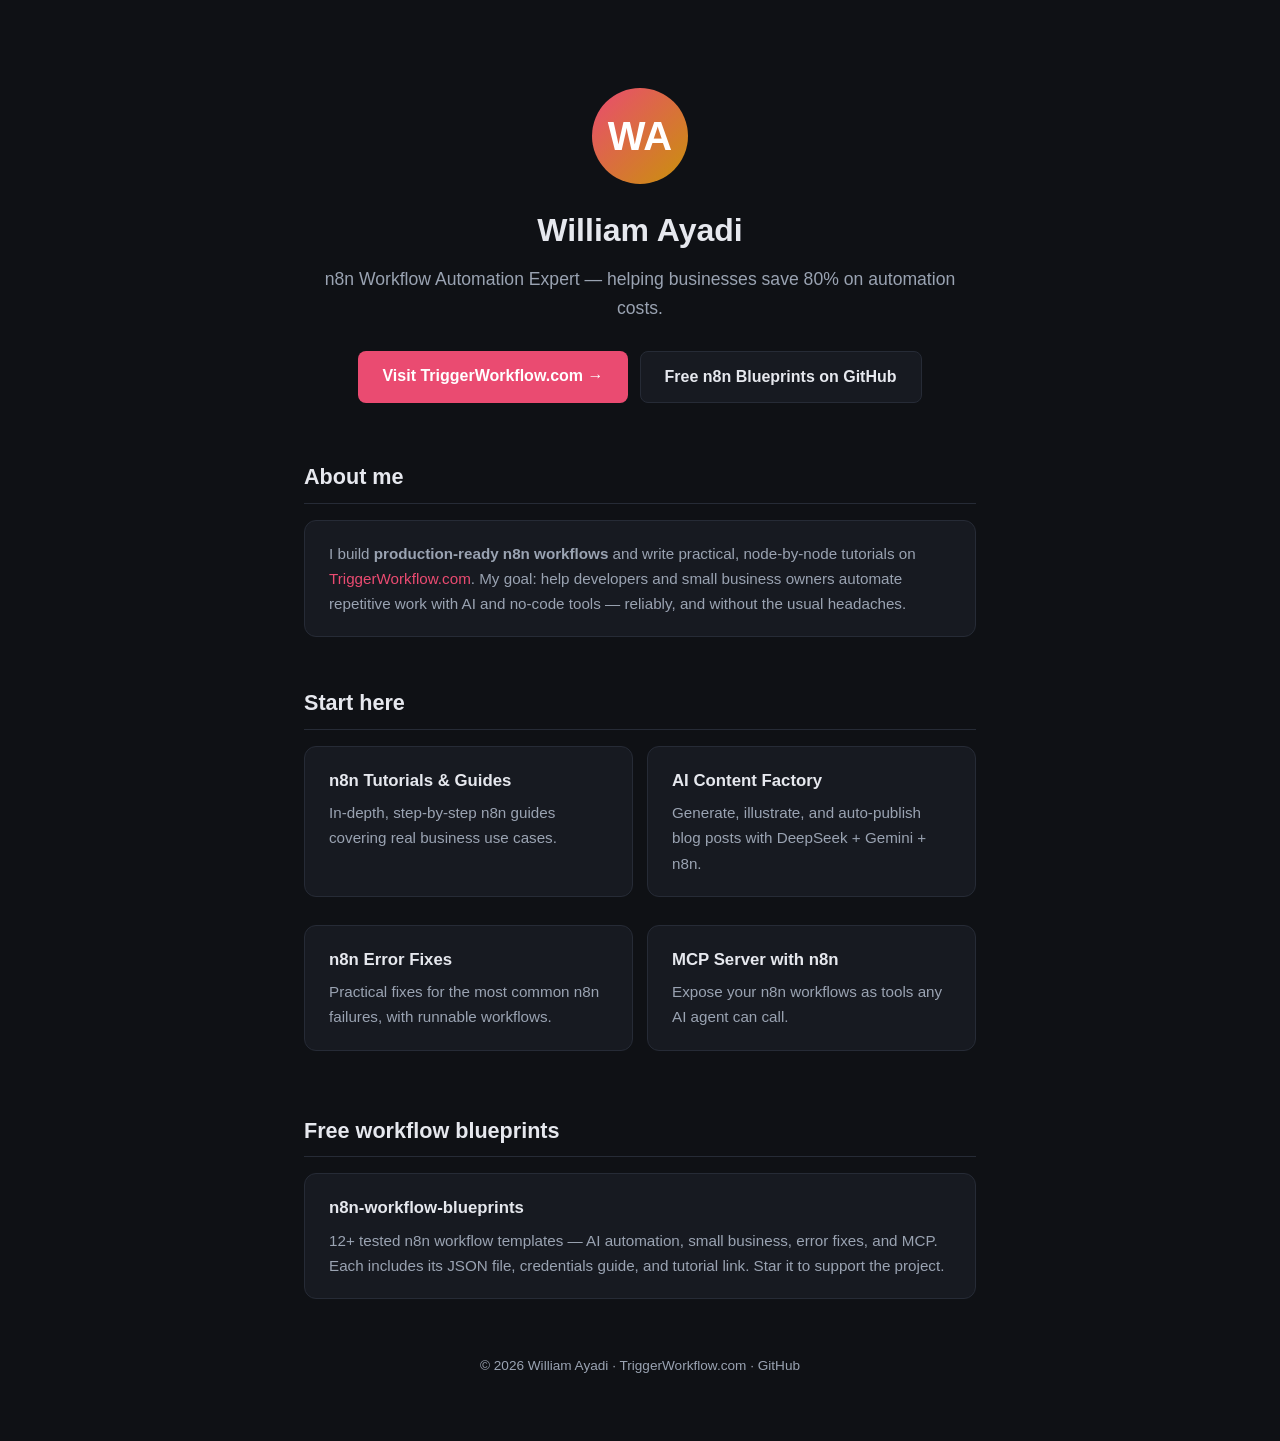
==== backlink-kit/pages/index.html @ 299b8cf6 "Add GitHub backlink kit: profile README, Pages landing page, and setup guide Co-authored-by: arena-a" ====
<!DOCTYPE html>
<html lang="en">
<head>
  <meta charset="UTF-8" />
  <meta name="viewport" content="width=device-width, initial-scale=1.0" />
  <title>William Ayadi — n8n Automation Expert | TriggerWorkflow.com</title>
  <meta name="description" content="William Ayadi is an n8n workflow automation expert. Free n8n workflow blueprints, AI automation tutorials, and error-fix guides at TriggerWorkflow.com." />
  <meta property="og:title" content="William Ayadi — n8n Automation Expert" />
  <meta property="og:description" content="Free n8n workflow blueprints, AI automation tutorials, and error-fix guides." />
  <meta property="og:url" content="https://williamayad.github.io/" />
  <meta property="og:type" content="website" />
  <style>
    :root {
      --bg: #0f1115;
      --panel: #171a21;
      --border: #262b36;
      --text: #e6e8ee;
      --muted: #9aa3b2;
      --accent: #ea4b71;
      --gold: #c9920a;
    }
    * { margin: 0; padding: 0; box-sizing: border-box; }
    body {
      font-family: -apple-system, BlinkMacSystemFont, "Segoe UI", Roboto, Helvetica, Arial, sans-serif;
      background: var(--bg);
      color: var(--text);
      line-height: 1.65;
    }
    a { color: var(--accent); text-decoration: none; }
    a:hover { text-decoration: underline; }
    .wrap { max-width: 720px; margin: 0 auto; padding: 48px 24px 64px; }
    .hero { text-align: center; padding: 40px 0 8px; }
    .avatar {
      width: 96px; height: 96px; border-radius: 50%;
      background: linear-gradient(135deg, var(--accent), var(--gold));
      display: inline-flex; align-items: center; justify-content: center;
      font-size: 40px; font-weight: 700; color: #fff; margin-bottom: 20px;
    }
    h1 { font-size: 2rem; margin-bottom: 8px; }
    .tagline { color: var(--muted); font-size: 1.1rem; margin-bottom: 28px; }
    .cta { display: inline-flex; gap: 12px; flex-wrap: wrap; justify-content: center; }
    .btn {
      display: inline-block; padding: 12px 24px; border-radius: 8px;
      font-weight: 600; font-size: 1rem; text-decoration: none; transition: opacity .15s;
    }
    .btn:hover { opacity: .88; text-decoration: none; }
    .btn-primary { background: var(--accent); color: #fff; }
    .btn-secondary { background: var(--panel); color: var(--text); border: 1px solid var(--border); }
    section { margin-top: 48px; }
    h2 { font-size: 1.35rem; margin-bottom: 16px; padding-bottom: 8px; border-bottom: 1px solid var(--border); }
    .card {
      background: var(--panel); border: 1px solid var(--border);
      border-radius: 12px; padding: 20px 24px; margin-bottom: 14px;
    }
    .card h3 { font-size: 1.05rem; margin-bottom: 6px; }
    .card p { color: var(--muted); font-size: .95rem; }
    .card a.title { color: var(--text); }
    .card a.title:hover { color: var(--accent); text-decoration: none; }
    .grid { display: grid; gap: 14px; }
    @media (min-width: 560px) { .grid { grid-template-columns: 1fr 1fr; } }
    footer { margin-top: 56px; text-align: center; color: var(--muted); font-size: .85rem; }
    footer a { color: var(--muted); }
  </style>
</head>
<body>
  <div class="wrap">
    <header class="hero">
      <div class="avatar">WA</div>
      <h1>William Ayadi</h1>
      <p class="tagline">n8n Workflow Automation Expert — helping businesses save 80% on automation costs.</p>
      <div class="cta">
        <a class="btn btn-primary" href="https://www.triggerworkflow.com">Visit TriggerWorkflow.com →</a>
        <a class="btn btn-secondary" href="https://github.com/WilliamAyad/n8n-workflow-blueprints">Free n8n Blueprints on GitHub</a>
      </div>
    </header>

    <section>
      <h2>About me</h2>
      <div class="card">
        <p>I build <strong>production-ready n8n workflows</strong> and write practical, node-by-node tutorials on <a href="https://www.triggerworkflow.com">TriggerWorkflow.com</a>. My goal: help developers and small business owners automate repetitive work with AI and no-code tools — reliably, and without the usual headaches.</p>
      </div>
    </section>

    <section>
      <h2>Start here</h2>
      <div class="grid">
        <div class="card">
          <h3><a class="title" href="https://www.triggerworkflow.com">n8n Tutorials &amp; Guides</a></h3>
          <p>In-depth, step-by-step n8n guides covering real business use cases.</p>
        </div>
        <div class="card">
          <h3><a class="title" href="https://www.triggerworkflow.com/2026/06/how-to-build-an-ai-content-factory-with-n8n-deepSeek-and-gemini.html">AI Content Factory</a></h3>
          <p>Generate, illustrate, and auto-publish blog posts with DeepSeek + Gemini + n8n.</p>
        </div>
        <div class="card">
          <h3><a class="title" href="https://www.triggerworkflow.com/2026/06/how-to-fix-workflow-execution-failed-error-in-n8n.html">n8n Error Fixes</a></h3>
          <p>Practical fixes for the most common n8n failures, with runnable workflows.</p>
        </div>
        <div class="card">
          <h3><a class="title" href="https://www.triggerworkflow.com/2026/06/n8n-mcp-server-connect-your-ai-agent-to-any-tool.html">MCP Server with n8n</a></h3>
          <p>Expose your n8n workflows as tools any AI agent can call.</p>
        </div>
      </div>
    </section>

    <section>
      <h2>Free workflow blueprints</h2>
      <div class="card">
        <h3><a class="title" href="https://github.com/WilliamAyad/n8n-workflow-blueprints">n8n-workflow-blueprints</a></h3>
        <p>12+ tested n8n workflow templates — AI automation, small business, error fixes, and MCP. Each includes its JSON file, credentials guide, and tutorial link. Star it to support the project.</p>
      </div>
    </section>

    <footer>
      <p>© <span id="year"></span> William Ayadi · <a href="https://www.triggerworkflow.com">TriggerWorkflow.com</a> · <a href="https://github.com/WilliamAyad">GitHub</a></p>
    </footer>
  </div>
  <script>document.getElementById('year').textContent = new Date().getFullYear();</script>
</body>
</html>
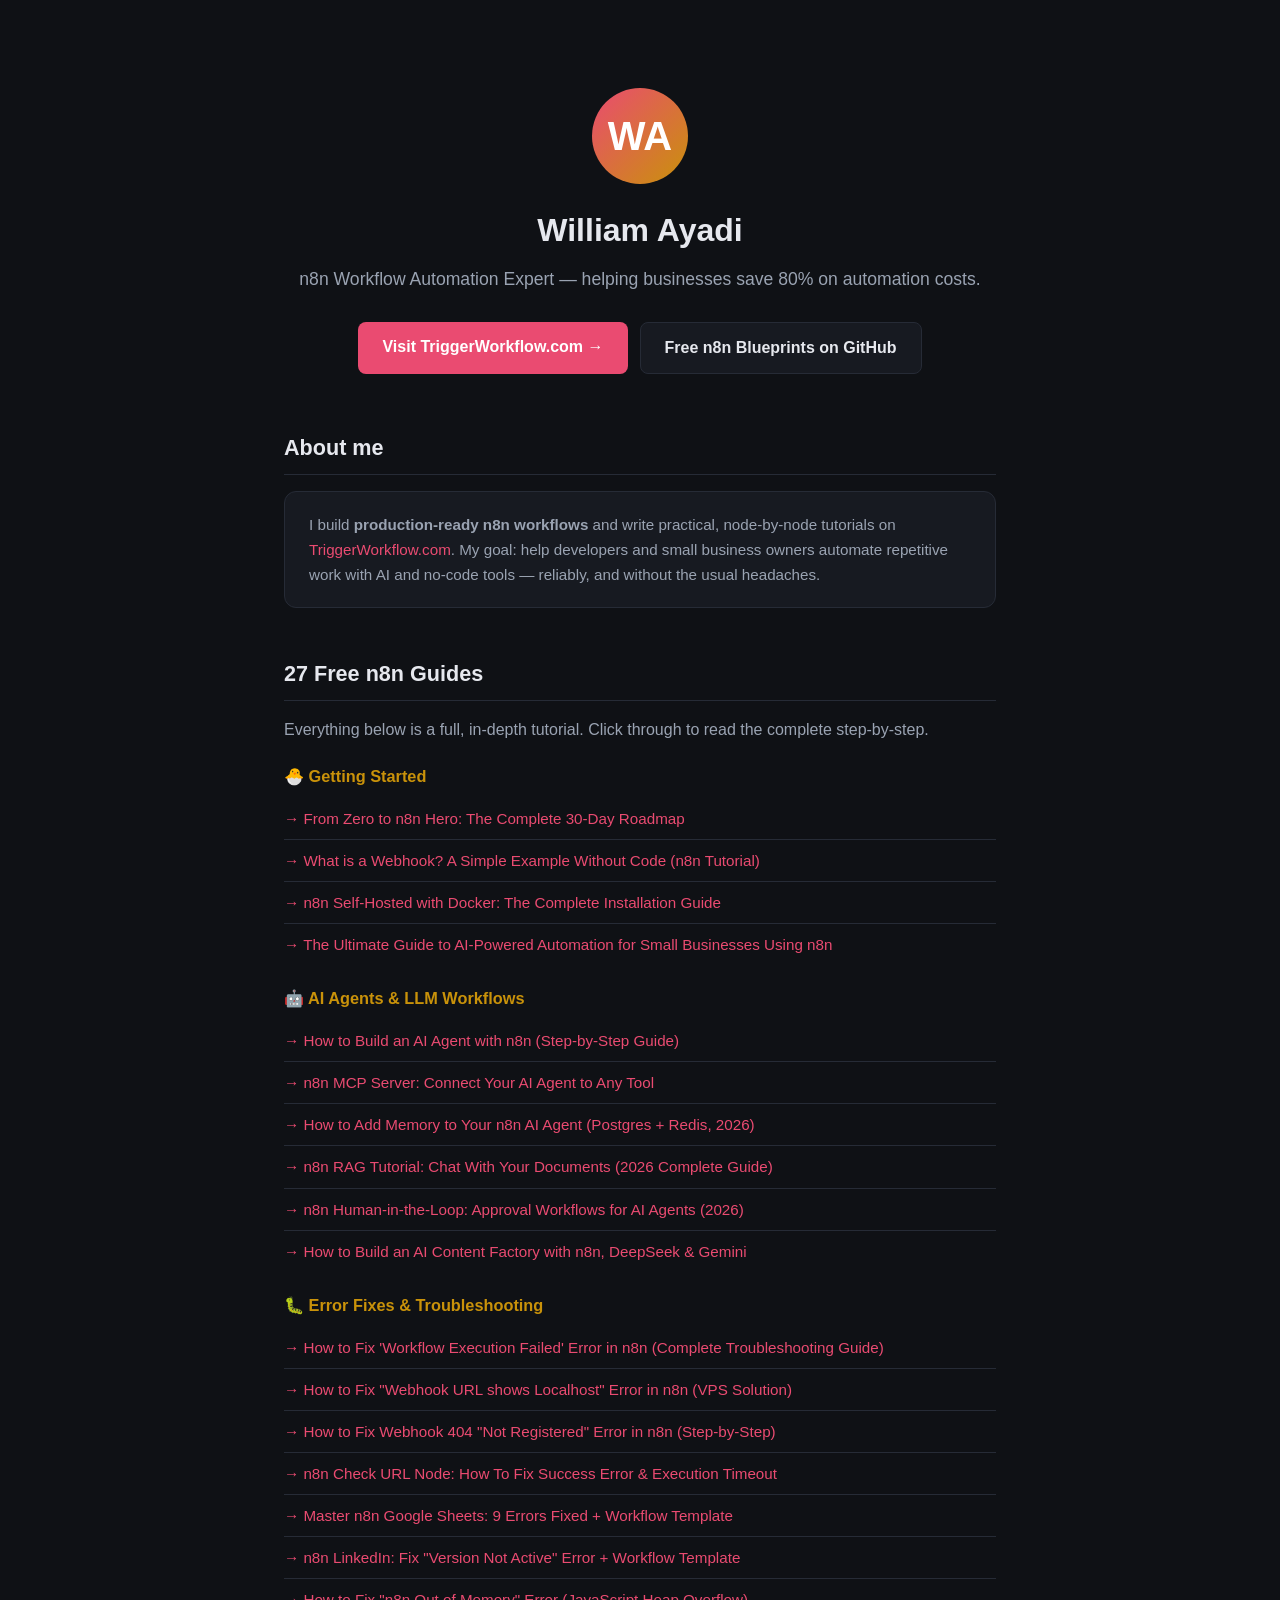
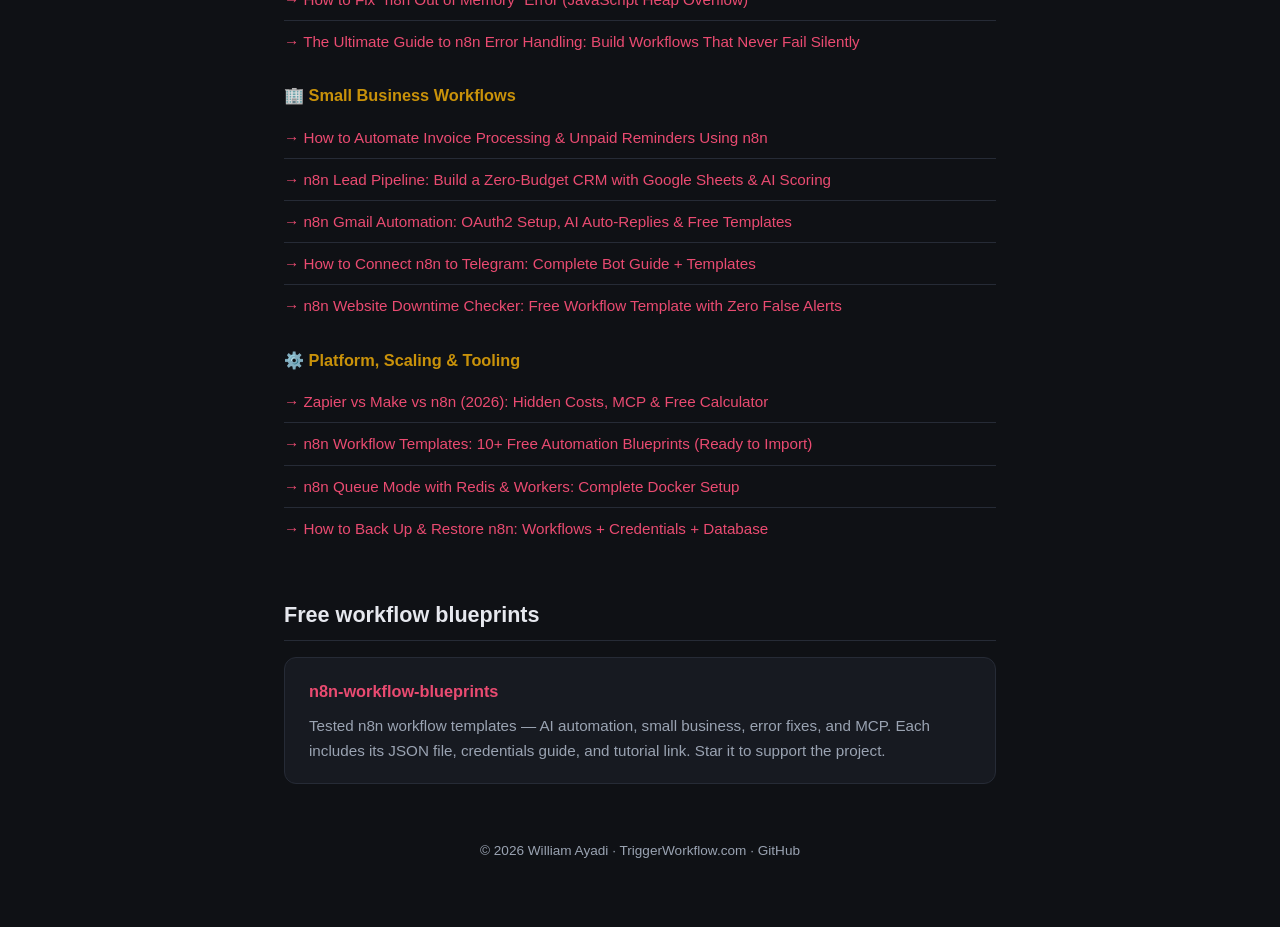
==== commit 637b56ce: "Add n8n Learning Hub: 27 free guides linking to TriggerWorkflow.com Co-authored-by: arena-agent <297" ====
--- a/backlink-kit/pages/index.html
+++ b/backlink-kit/pages/index.html
@@ -4,9 +4,9 @@
   <meta charset="UTF-8" />
   <meta name="viewport" content="width=device-width, initial-scale=1.0" />
   <title>William Ayadi — n8n Automation Expert | TriggerWorkflow.com</title>
-  <meta name="description" content="William Ayadi is an n8n workflow automation expert. Free n8n workflow blueprints, AI automation tutorials, and error-fix guides at TriggerWorkflow.com." />
+  <meta name="description" content="William Ayadi is an n8n workflow automation expert. 27 free n8n guides, workflow blueprints, AI automation tutorials, and error-fix guides at TriggerWorkflow.com." />
   <meta property="og:title" content="William Ayadi — n8n Automation Expert" />
-  <meta property="og:description" content="Free n8n workflow blueprints, AI automation tutorials, and error-fix guides." />
+  <meta property="og:description" content="27 free n8n guides, workflow blueprints, AI automation tutorials, and error-fix guides." />
   <meta property="og:url" content="https://williamayad.github.io/" />
   <meta property="og:type" content="website" />
   <style>
@@ -28,7 +28,7 @@
     }
     a { color: var(--accent); text-decoration: none; }
     a:hover { text-decoration: underline; }
-    .wrap { max-width: 720px; margin: 0 auto; padding: 48px 24px 64px; }
+    .wrap { max-width: 760px; margin: 0 auto; padding: 48px 24px 64px; }
     .hero { text-align: center; padding: 40px 0 8px; }
     .avatar {
       width: 96px; height: 96px; border-radius: 50%;
@@ -48,16 +48,16 @@
     .btn-secondary { background: var(--panel); color: var(--text); border: 1px solid var(--border); }
     section { margin-top: 48px; }
     h2 { font-size: 1.35rem; margin-bottom: 16px; padding-bottom: 8px; border-bottom: 1px solid var(--border); }
+    h3 { font-size: 1.02rem; margin: 20px 0 8px; color: var(--gold); }
     .card {
       background: var(--panel); border: 1px solid var(--border);
       border-radius: 12px; padding: 20px 24px; margin-bottom: 14px;
     }
-    .card h3 { font-size: 1.05rem; margin-bottom: 6px; }
     .card p { color: var(--muted); font-size: .95rem; }
-    .card a.title { color: var(--text); }
-    .card a.title:hover { color: var(--accent); text-decoration: none; }
-    .grid { display: grid; gap: 14px; }
-    @media (min-width: 560px) { .grid { grid-template-columns: 1fr 1fr; } }
+    ul.resources { list-style: none; }
+    ul.resources li { padding: 8px 0; border-bottom: 1px solid var(--border); font-size: .95rem; }
+    ul.resources li:last-child { border-bottom: none; }
+    ul.resources li::before { content: "→ "; color: var(--accent); }
     footer { margin-top: 56px; text-align: center; color: var(--muted); font-size: .85rem; }
     footer a { color: var(--muted); }
   </style>
@@ -82,32 +82,62 @@
     </section>
 
     <section>
-      <h2>Start here</h2>
-      <div class="grid">
-        <div class="card">
-          <h3><a class="title" href="https://www.triggerworkflow.com">n8n Tutorials &amp; Guides</a></h3>
-          <p>In-depth, step-by-step n8n guides covering real business use cases.</p>
-        </div>
-        <div class="card">
-          <h3><a class="title" href="https://www.triggerworkflow.com/2026/06/how-to-build-an-ai-content-factory-with-n8n-deepSeek-and-gemini.html">AI Content Factory</a></h3>
-          <p>Generate, illustrate, and auto-publish blog posts with DeepSeek + Gemini + n8n.</p>
-        </div>
-        <div class="card">
-          <h3><a class="title" href="https://www.triggerworkflow.com/2026/06/how-to-fix-workflow-execution-failed-error-in-n8n.html">n8n Error Fixes</a></h3>
-          <p>Practical fixes for the most common n8n failures, with runnable workflows.</p>
-        </div>
-        <div class="card">
-          <h3><a class="title" href="https://www.triggerworkflow.com/2026/06/n8n-mcp-server-connect-your-ai-agent-to-any-tool.html">MCP Server with n8n</a></h3>
-          <p>Expose your n8n workflows as tools any AI agent can call.</p>
-        </div>
-      </div>
+      <h2>27 Free n8n Guides</h2>
+      <p style="color:var(--muted); margin-bottom: 8px;">Everything below is a full, in-depth tutorial. Click through to read the complete step-by-step.</p>
+
+      <h3>🐣 Getting Started</h3>
+      <ul class="resources">
+        <li><a href="https://www.triggerworkflow.com/2026/06/from-zero-to-n8n-hero-30-day-roadmap.html">From Zero to n8n Hero: The Complete 30-Day Roadmap</a></li>
+        <li><a href="https://www.triggerworkflow.com/2026/06/what-is-webhook-n8n-tutorial.html">What is a Webhook? A Simple Example Without Code (n8n Tutorial)</a></li>
+        <li><a href="https://www.triggerworkflow.com/2026/07/n8n-self-hosted-docker-installation-guide.html">n8n Self-Hosted with Docker: The Complete Installation Guide</a></li>
+        <li><a href="https://www.triggerworkflow.com/2026/06/the-ultimate-guide-to-ai-powered-automation-for-small-businesses-using-n8n.html">The Ultimate Guide to AI-Powered Automation for Small Businesses Using n8n</a></li>
+      </ul>
+
+      <h3>🤖 AI Agents &amp; LLM Workflows</h3>
+      <ul class="resources">
+        <li><a href="https://www.triggerworkflow.com/2026/06/how-to-build-ai-agent-with-n8n-step-by-step-guide.html">How to Build an AI Agent with n8n (Step-by-Step Guide)</a></li>
+        <li><a href="https://www.triggerworkflow.com/2026/06/n8n-mcp-server-connect-your-ai-agent-to-any-tool.html">n8n MCP Server: Connect Your AI Agent to Any Tool</a></li>
+        <li><a href="https://www.triggerworkflow.com/2026/08/n8n-ai-agent-memory-postgres-guide.html">How to Add Memory to Your n8n AI Agent (Postgres + Redis, 2026)</a></li>
+        <li><a href="https://www.triggerworkflow.com/2026/08/n8n-rag-tutorial-chat-with-your-documents.html">n8n RAG Tutorial: Chat With Your Documents (2026 Complete Guide)</a></li>
+        <li><a href="https://www.triggerworkflow.com/2026/08/n8n-human-in-the-loop-approval-guide.html">n8n Human-in-the-Loop: Approval Workflows for AI Agents (2026)</a></li>
+        <li><a href="https://www.triggerworkflow.com/2026/06/how-to-build-an-ai-content-factory-with-n8n-deepSeek-and-gemini.html">How to Build an AI Content Factory with n8n, DeepSeek &amp; Gemini</a></li>
+      </ul>
+
+      <h3>🐛 Error Fixes &amp; Troubleshooting</h3>
+      <ul class="resources">
+        <li><a href="https://www.triggerworkflow.com/2026/06/how-to-fix-workflow-execution-failed-error-in-n8n.html">How to Fix 'Workflow Execution Failed' Error in n8n (Complete Troubleshooting Guide)</a></li>
+        <li><a href="https://www.triggerworkflow.com/2026/06/how-to-fix-webhook-url-shows-localhost-error-in-n8n.html">How to Fix "Webhook URL shows Localhost" Error in n8n (VPS Solution)</a></li>
+        <li><a href="https://www.triggerworkflow.com/2026/06/how-to-fix-webhook-404-not-registered-error-in-n8n.html">How to Fix Webhook 404 "Not Registered" Error in n8n (Step-by-Step)</a></li>
+        <li><a href="https://www.triggerworkflow.com/2026/06/how-to-fix-n8n-check-url-node-execution-timeout.html">n8n Check URL Node: How To Fix Success Error &amp; Execution Timeout</a></li>
+        <li><a href="https://www.triggerworkflow.com/2026/07/master-n8n-google-sheets-errors-fixed-free-template.html">Master n8n Google Sheets: 9 Errors Fixed + Workflow Template</a></li>
+        <li><a href="https://www.triggerworkflow.com/2026/07/n8n-linkedin-oauth-version-error-fix-and-free-workflow-template.html">n8n LinkedIn: Fix "Version Not Active" Error + Workflow Template</a></li>
+        <li><a href="https://www.triggerworkflow.com/2026/08/how-to-fix-n8n-out-of-memory-javascript-heap-error.html">How to Fix "n8n Out of Memory" Error (JavaScript Heap Overflow)</a></li>
+        <li><a href="https://www.triggerworkflow.com/2026/08/n8n-error-handling-ultimate-guide.html">The Ultimate Guide to n8n Error Handling: Build Workflows That Never Fail Silently</a></li>
+      </ul>
+
+      <h3>🏢 Small Business Workflows</h3>
+      <ul class="resources">
+        <li><a href="https://www.triggerworkflow.com/2026/06/how-to-automate-invoice-processing-unpaid-reminders-using-n8n.html">How to Automate Invoice Processing &amp; Unpaid Reminders Using n8n</a></li>
+        <li><a href="https://www.triggerworkflow.com/2026/07/n8n-zero-budget-lead-pipeline-google-sheets-ai-scoring.html">n8n Lead Pipeline: Build a Zero-Budget CRM with Google Sheets &amp; AI Scoring</a></li>
+        <li><a href="https://www.triggerworkflow.com/2026/09/n8n-gmail-automation-complete-guide.html">n8n Gmail Automation: OAuth2 Setup, AI Auto-Replies &amp; Free Templates</a></li>
+        <li><a href="https://www.triggerworkflow.com/2026/08/n8n-telegram-bot-complete-guide.html">How to Connect n8n to Telegram: Complete Bot Guide + Templates</a></li>
+        <li><a href="https://www.triggerworkflow.com/2026/08/n8n-website-uptime-checker.html">n8n Website Downtime Checker: Free Workflow Template with Zero False Alerts</a></li>
+      </ul>
+
+      <h3>⚙️ Platform, Scaling &amp; Tooling</h3>
+      <ul class="resources">
+        <li><a href="https://www.triggerworkflow.com/2026/07/n8n-vs-zapier-vs-make-cost-comparison.html">Zapier vs Make vs n8n (2026): Hidden Costs, MCP &amp; Free Calculator</a></li>
+        <li><a href="https://www.triggerworkflow.com/2026/07/n8n-workflow-templates-free-library.html">n8n Workflow Templates: 10+ Free Automation Blueprints (Ready to Import)</a></li>
+        <li><a href="https://www.triggerworkflow.com/2026/08/n8n-queue-mode-redis-workers-docker-setup.html">n8n Queue Mode with Redis &amp; Workers: Complete Docker Setup</a></li>
+        <li><a href="https://www.triggerworkflow.com/2026/08/how-to-backup-restore-n8n-workflows-credentials-database.html">How to Back Up &amp; Restore n8n: Workflows + Credentials + Database</a></li>
+      </ul>
     </section>
 
     <section>
       <h2>Free workflow blueprints</h2>
       <div class="card">
-        <h3><a class="title" href="https://github.com/WilliamAyad/n8n-workflow-blueprints">n8n-workflow-blueprints</a></h3>
-        <p>12+ tested n8n workflow templates — AI automation, small business, error fixes, and MCP. Each includes its JSON file, credentials guide, and tutorial link. Star it to support the project.</p>
+        <h3 style="margin-top:0; color:var(--text);"><a href="https://github.com/WilliamAyad/n8n-workflow-blueprints">n8n-workflow-blueprints</a></h3>
+        <p>Tested n8n workflow templates — AI automation, small business, error fixes, and MCP. Each includes its JSON file, credentials guide, and tutorial link. Star it to support the project.</p>
       </div>
     </section>
 
